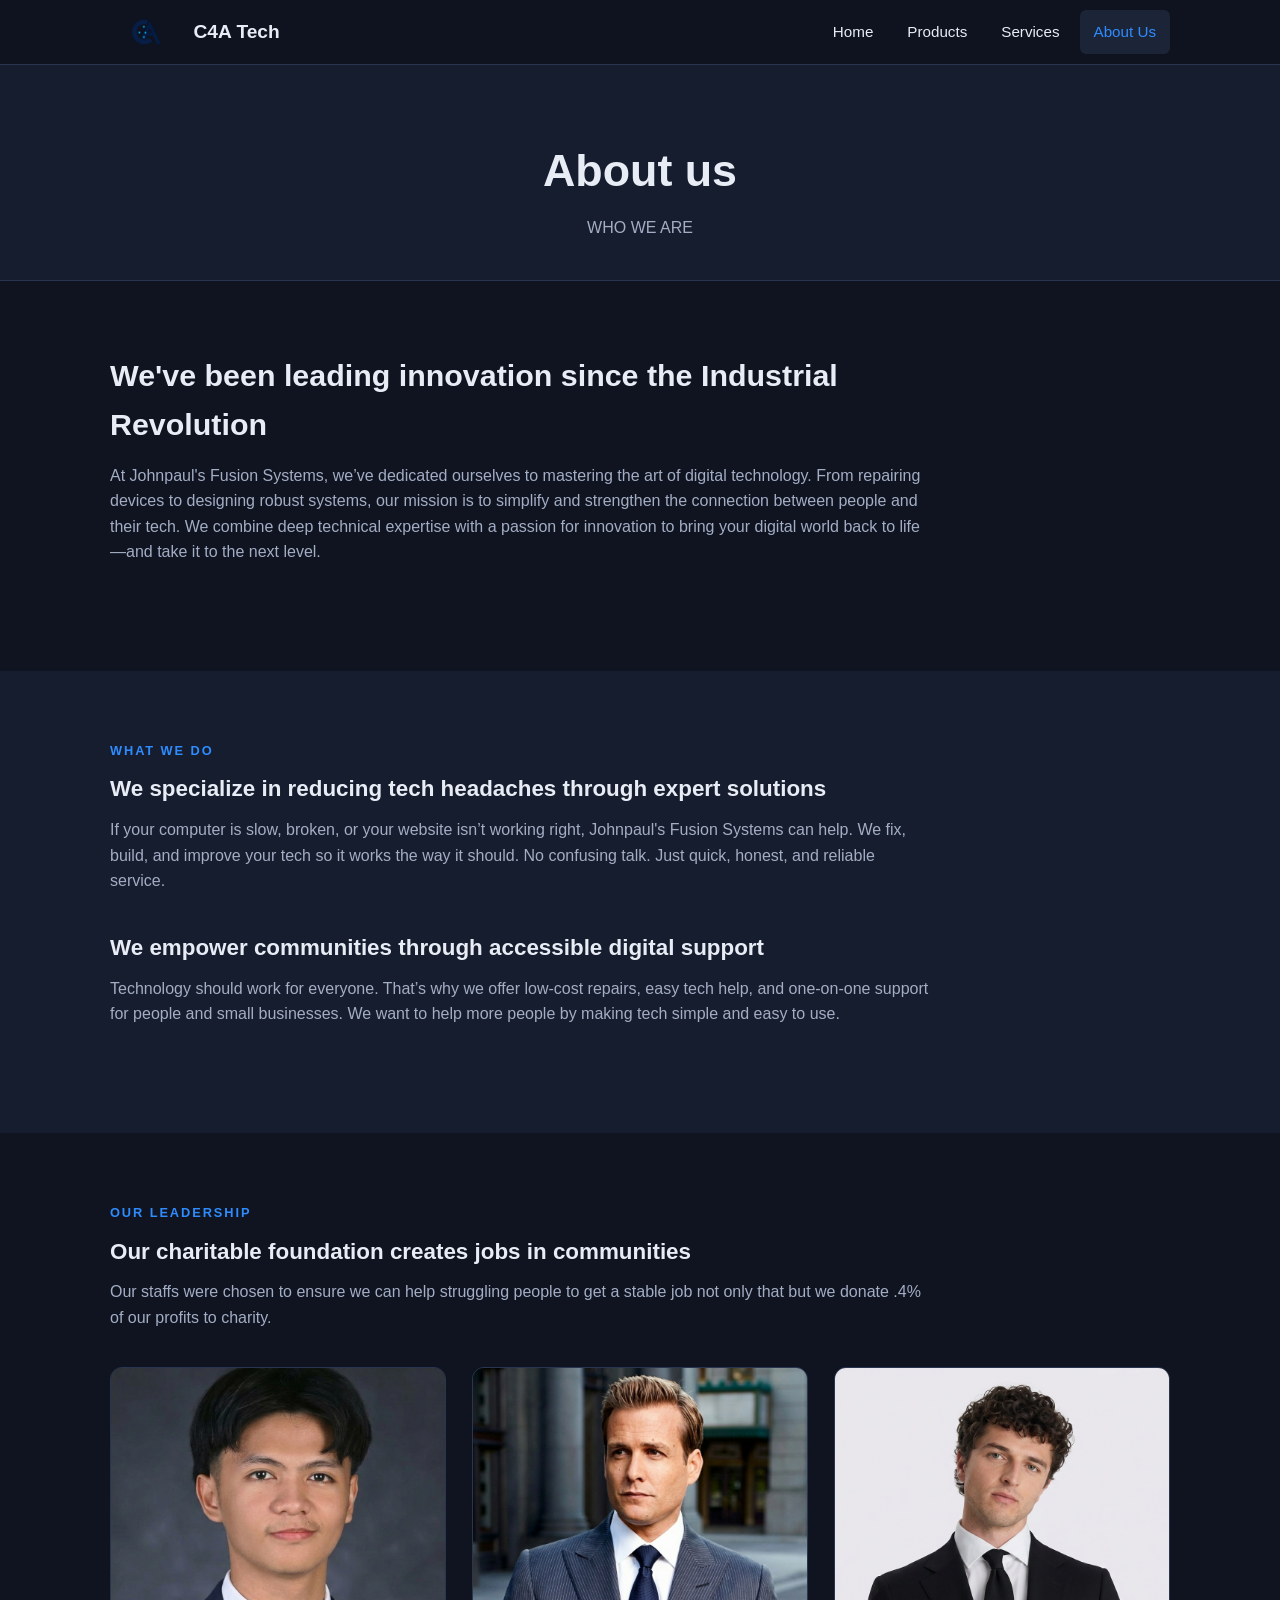
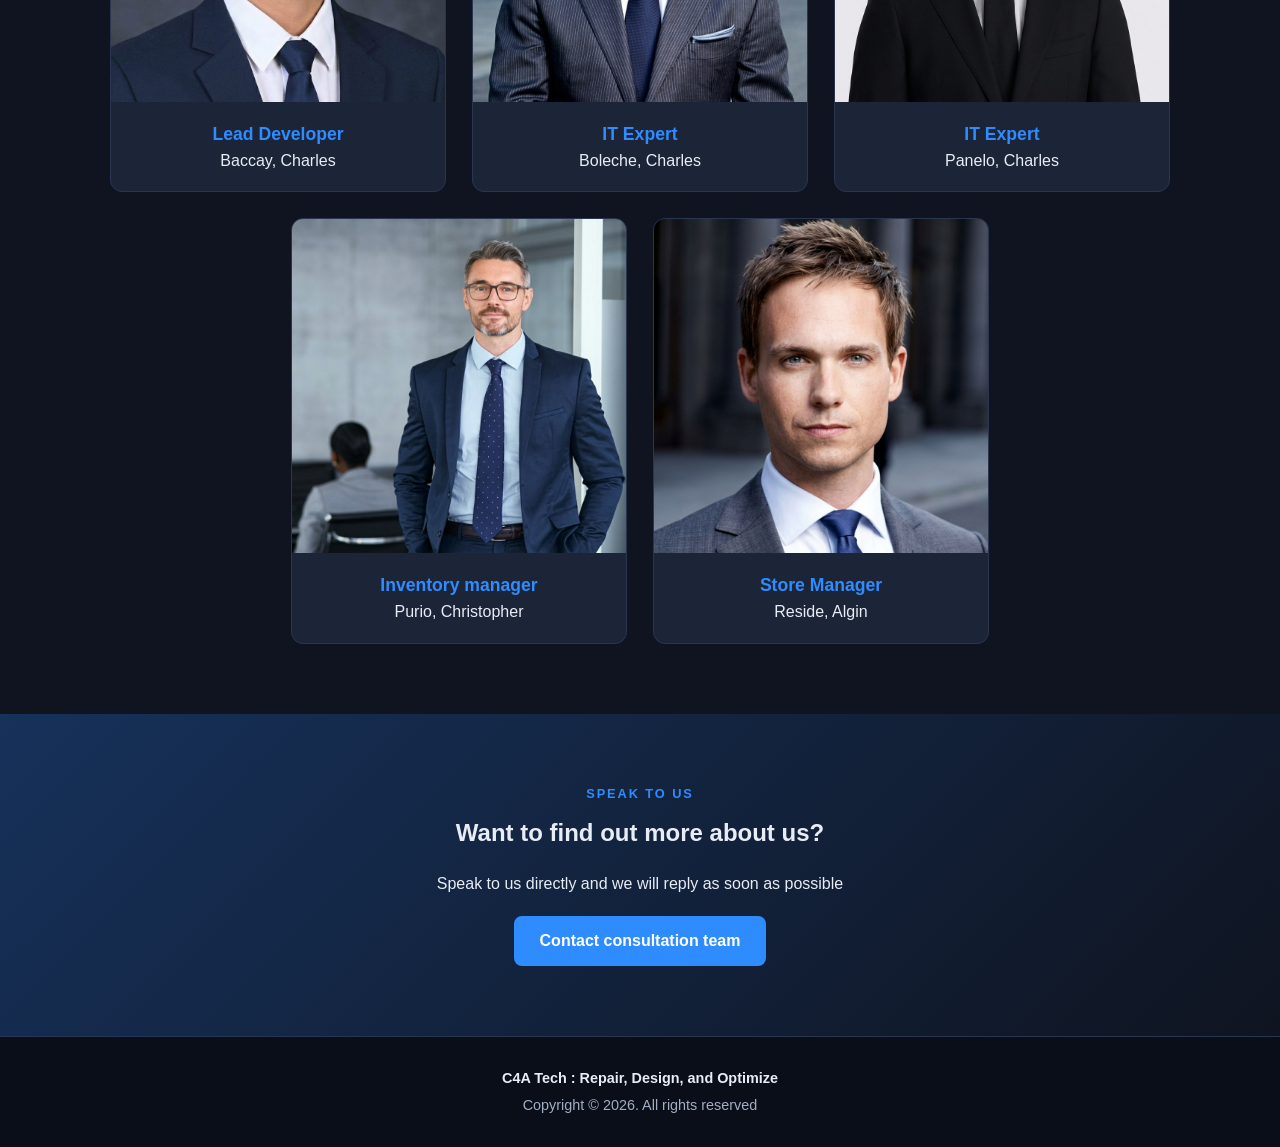
==== about-us.html @ 32de6fff "Add files via upload" ====
<!DOCTYPE html>
<html lang="en">
<head>
  <meta charset="UTF-8">
  <meta name="viewport" content="width=device-width, initial-scale=1">
  <title>C4A Tech - About Us</title>
  <meta name="description" content="WHO WE ARE">
  <link rel="stylesheet" href="styles.css">
</head>
<body>

  <!-- ================= HEADER ================= -->
  <header class="site-header">
    <div class="container header-inner">
      <a class="brand" href="index.html">
        <!-- IMAGE: C4A Tech logo (small, next to the site name) -->
        <img src="images/logo.png" alt="C4A Tech logo">
        <span>C4A Tech</span>
      </a>
      <nav>
        <ul class="nav-list">
          <li><a href="index.html">Home</a></li>
          <li><a href="products.html">Products</a></li>
          <li><a href="services.html">Services</a></li>
          <li class="has-dropdown">
            <a class="active" href="about-us.html">About Us</a>
            <ul class="dropdown">
              <li><a href="about-us.html">About Us</a></li>
              <li><a href="contacts.html">Contacts</a></li>
            </ul>
          </li>
        </ul>
      </nav>
    </div>
  </header>

  <main>
    <!-- ================= PAGE TITLE ================= -->
    <section class="page-title">
      <div class="container">
        <h1>About us</h1>
        <p>WHO WE ARE</p>
      </div>
    </section>

    <!-- ================= WHO WE ARE ================= -->
    <section class="section">
      <div class="container">
        <div class="about-block">
          <h2>We've been leading innovation since the Industrial Revolution</h2>
          <p>At Johnpaul's Fusion Systems, we’ve dedicated ourselves to mastering the art of digital technology. From repairing devices to designing robust systems, our mission is to simplify and strengthen the connection between people and their tech. We combine deep technical expertise with a passion for innovation to bring your digital world back to life—and take it to the next level.</p>
        </div>
      </div>
    </section>

    <!-- ================= WHAT WE DO ================= -->
    <section class="section alt">
      <div class="container">
        <span class="eyebrow">WHAT WE DO</span>

        <div class="about-block">
          <h3>We specialize in reducing tech headaches through expert solutions</h3>
          <p>If your computer is slow, broken, or your website isn’t working right, Johnpaul's Fusion Systems can help. We fix, build, and improve your tech so it works the way it should. No confusing talk. Just quick, honest, and reliable service.</p>
        </div>

        <div class="about-block">
          <h3>We empower communities through accessible digital support</h3>
          <p>Technology should work for everyone. That’s why we offer low-cost repairs, easy tech help, and one-on-one support for people and small businesses. We want to help more people by making tech simple and easy to use.</p>
        </div>
      </div>
    </section>

    <!-- ================= LEADERSHIP ================= -->
    <section class="section">
      <div class="container">
        <span class="eyebrow">OUR LEADERSHIP</span>

        <div class="about-block">
          <h3>Our charitable foundation creates jobs in communities</h3>
          <p>Our staffs were chosen to ensure we can help struggling people to get a stable job not only that but we donate .4% of our profits to charity.</p>
        </div>

        <div class="team-grid">

          <div class="team-card">
            <!-- IMAGE: Lead Developer photo (Baccay, Charles) -->
            <img src="images/andrew.jpg" alt="Charles Baccay, Lead Developer"> 
            <div class="info">
              <h3>Lead Developer</h3>
              <p>Baccay, Charles</p>
            </div>
          </div>

          <div class="team-card">
            <!-- IMAGE: IT Expert photo (Boleche, Charles) -->
            <img src="images/luiz.jpg" alt="Charles Boletche, IT Expert">
            <div class="info">
              <h3>IT Expert</h3>
              <p>Boleche, Charles</p>
            </div>
          </div>

          <div class="team-card">
            <!-- IMAGE: IT Expert photo (Panelo, Charles) -->
            <img src="images/algin.jpg" alt="Charles Panelo, IT Expert">
            <div class="info">
              <h3>IT Expert</h3>
              <p>Panelo, Charles</p>
            </div>
          </div>

          <!-- NEW CARD 4: change the title and name -->
          <div class="team-card">
            <!-- IMAGE: photo of person 4 -->
            <img src="images/christopher.jpg" alt="Christopher Purio, Inventory Manager">
            <div class="info">
              <h3>Inventory manager</h3>
              <p>Purio, Christopher</p>
            </div>
          </div>

          <!-- NEW CARD 5: change the title and name -->
          <div class="team-card">
            <!-- IMAGE: photo of person 5 -->
            <img src="images/panelo.jpg" alt="Algin Reside, Store Manager">
            <div class="info">
              <h3>Store Manager</h3>
              <p>Reside, Algin</p>
            </div>
          </div>

        </div>
      </div>
    </section>

    <!-- ================= CTA ================= -->
    <section class="cta">
      <div class="container">
        <span class="eyebrow">SPEAK TO US</span>
        <h2>Want to find out more about us?</h2>
        <p class="lead" style="margin:0 auto 20px;">Speak to us directly and we will reply as soon as possible</p>
        <a class="btn" href="contacts.html">Contact consultation team</a>
      </div>
    </section>
  </main>

  <!-- ================= FOOTER ================= -->
  <footer class="site-footer">
    <div class="container">
      <strong>C4A Tech : Repair, Design, and Optimize</strong>
      Copyright &copy; 2026. All rights reserved
    </div>
  </footer>

</body>
</html>
---- styles.css ----
/* ==========================================================
   C4A Tech - shared stylesheet (used by every page)
   ========================================================== */

:root {
  --bg: #0f1420;
  --bg-alt: #161d2e;
  --card: #1c2538;
  --text: #e8ecf5;
  --muted: #a3adc4;
  --accent: #2f8cff;
  --accent-dark: #1b6fd6;
  --border: #2a3550;
  --max-width: 1100px;
}

* {
  box-sizing: border-box;
  margin: 0;
  padding: 0;
}

html {
  scroll-behavior: smooth;
}

body {
  font-family: "Segoe UI", Roboto, Helvetica, Arial, sans-serif;
  background: var(--bg);
  color: var(--text);
  line-height: 1.6;
}

img {
  max-width: 100%;
  display: block;
}

a {
  color: var(--accent);
  text-decoration: none;
}

a:hover {
  text-decoration: underline;
}

.container {
  width: 100%;
  max-width: var(--max-width);
  margin: 0 auto;
  padding: 0 20px;
}

/* ---------- Header / navigation ---------- */

.site-header {
  position: sticky;
  top: 0;
  z-index: 100;
  background: rgba(15, 20, 32, 0.95);
  border-bottom: 1px solid var(--border);
  backdrop-filter: blur(6px);
}

.header-inner {
  display: flex;
  align-items: center;
  justify-content: space-between;
  min-height: 64px;
}

.brand {
  display: flex;
  align-items: center;
  gap: 10px;
  color: var(--text);
  font-weight: 700;
  font-size: 1.2rem;
}

.brand:hover {
  text-decoration: none;
}

.brand img {
  height: 40px;
  width: auto;
}

.nav-list {
  display: flex;
  list-style: none;
  gap: 6px;
}

.nav-list > li {
  position: relative;
}

.nav-list a {
  display: block;
  padding: 10px 14px;
  color: var(--text);
  border-radius: 6px;
  font-size: 0.95rem;
}

.nav-list a:hover,
.nav-list a.active {
  background: var(--card);
  color: var(--accent);
  text-decoration: none;
}

/* dropdown under "About Us" */
.dropdown {
  display: none;
  position: absolute;
  top: 100%;
  left: 0;
  min-width: 160px;
  list-style: none;
  background: var(--card);
  border: 1px solid var(--border);
  border-radius: 8px;
  padding: 6px;
}

.has-dropdown:hover .dropdown,
.has-dropdown:focus-within .dropdown {
  display: block;
}

/* ---------- Buttons ---------- */

.btn {
  display: inline-block;
  padding: 12px 26px;
  background: var(--accent);
  color: #fff;
  font-weight: 600;
  border-radius: 8px;
  border: none;
  cursor: pointer;
  transition: background 0.2s ease;
}

.btn:hover {
  background: var(--accent-dark);
  text-decoration: none;
}

.btn-outline {
  background: transparent;
  border: 2px solid var(--accent);
  color: var(--accent);
}

.btn-outline:hover {
  background: var(--accent);
  color: #fff;
}

/* ---------- Hero ---------- */

.hero {
  position: relative;
  padding: 110px 0;
  text-align: center;
  background: linear-gradient(135deg, #0f1420 0%, #16315a 100%);
     background-image: url("images/logotext.jpg");
     background-size: cover;
     background-position: center; */
}

.hero h1 {
  font-size: clamp(2rem, 5vw, 3.2rem);
  line-height: 1.2;
  margin-bottom: 18px;
}

.hero p {
  max-width: 680px;
  margin: 0 auto 28px;
  color: var(--muted);
  font-size: 1.1rem;
}

.page-title {
  padding: 70px 0 40px;
  text-align: center;
  background: var(--bg-alt);
  border-bottom: 1px solid var(--border);
}

.page-title h1 {
  font-size: clamp(2rem, 4vw, 2.8rem);
}

.page-title p {
  color: var(--muted);
  margin-top: 8px;
}

/* ---------- Sections ---------- */

.section {
  padding: 70px 0;
}

.section.alt {
  background: var(--bg-alt);
}

.section h2 {
  font-size: 1.9rem;
  margin-bottom: 14px;
}

.section .lead {
  color: var(--muted);
  max-width: 760px;
  margin-bottom: 30px;
}

.center {
  text-align: center;
}

.center .lead {
  margin-left: auto;
  margin-right: auto;
}

.eyebrow {
  display: block;
  color: var(--accent);
  font-size: 0.8rem;
  font-weight: 700;
  letter-spacing: 0.15em;
  text-transform: uppercase;
  margin-bottom: 10px;
}

/* ---------- Feature cards (home) ---------- */

.card-grid {
  display: grid;
  grid-template-columns: repeat(auto-fit, minmax(240px, 1fr));
  gap: 22px;
  margin-top: 30px;
}

.card {
  background: var(--card);
  border: 1px solid var(--border);
  border-radius: 12px;
  padding: 26px;
}

.card .num {
  color: var(--accent);
  font-weight: 800;
  font-size: 1.6rem;
}

.card h3 {
  margin: 6px 0 10px;
  font-size: 1.25rem;
}

.card p {
  color: var(--muted);
  margin-bottom: 14px;
}

/* ---------- Products ---------- */

.product-row {
  display: grid;
  grid-template-columns: 1fr 1fr;
  gap: 40px;
  align-items: center;
  padding: 36px 0;
  border-bottom: 1px solid var(--border);
}

.product-row:last-child {
  border-bottom: none;
}

.product-row.reverse .product-img {
  order: 2;
}

.product-img img,
.img-placeholder {
  width: 100%;
  border-radius: 12px;
  aspect-ratio: 4 / 3;
  object-fit: cover;
  background: var(--card);
  border: 1px dashed var(--border);
}

.product-info h3 {
  font-size: 1.6rem;
  margin-bottom: 12px;
}

.price-list {
  list-style: none;
}

.price-list li {
  padding: 8px 0;
  border-bottom: 1px solid var(--border);
  color: var(--muted);
}

.price-list li:last-child {
  border-bottom: none;
}

.warranty {
  text-align: center;
}

.warranty img {
  margin: 28px auto 0;
  border-radius: 12px;
  max-width: 560px;
}

/* ---------- Services ---------- */

.service-grid {
  display: grid;
  grid-template-columns: repeat(auto-fit, minmax(300px, 1fr));
  gap: 28px;
  margin-top: 30px;
}

.service-card {
  background: var(--card);
  border: 1px solid var(--border);
  border-radius: 12px;
  overflow: hidden;
}

.service-card img {
  width: 100%;
  aspect-ratio: 16 / 10;
  object-fit: cover;
}

.service-card .body {
  padding: 24px;
}

.service-card h3 {
  margin-bottom: 8px;
}

.service-card p {
  color: var(--muted);
}

.price-tag {
  display: inline-block;
  margin-top: 14px;
  font-weight: 700;
  color: var(--accent);
  font-size: 1.1rem;
}

/* ---------- About ---------- */

.about-block {
  max-width: 820px;
  margin-bottom: 36px;
}

.about-block h3 {
  font-size: 1.4rem;
  margin-bottom: 10px;
}

.about-block p {
  color: var(--muted);
}

.team-grid {
  display: flex;
  flex-wrap: wrap;
  justify-content: center; /* centers the last row (the 2 cards at the bottom) */
  gap: 26px;
  margin-top: 30px;
}

/* 3 cards per row: (100% - 2 gaps) / 3 */
.team-grid .team-card {
  flex: 0 0 calc((100% - 52px) / 3);
}

@media (max-width: 800px) {
  .team-grid .team-card {
    flex: 0 0 calc((100% - 26px) / 2);
  }
}

@media (max-width: 500px) {
  .team-grid .team-card {
    flex: 0 0 100%;
  }
}

.team-card {
  background: var(--card);
  border: 1px solid var(--border);
  border-radius: 12px;
  overflow: hidden;
  text-align: center;
}

.team-card img {
  width: 100%;
  aspect-ratio: 1 / 1;
  object-fit: cover;
}

.team-card .info {
  padding: 18px;
}

.team-card h3 {
  font-size: 1.1rem;
  color: var(--accent);
}

/* ---------- Contacts ---------- */

.contact-grid {
  display: grid;
  grid-template-columns: 1fr 1fr;
  gap: 40px;
}

.contact-grid h2 {
  margin-bottom: 12px;
}

.contact-grid p {
  color: var(--muted);
}

.photo-row {
  display: grid;
  grid-template-columns: repeat(auto-fit, minmax(280px, 1fr));
  gap: 24px;
  margin-top: 40px;
}

.photo-row img {
  width: 100%;
  border-radius: 12px;
  aspect-ratio: 4 / 3;
  object-fit: cover;
}

/* ---------- CTA band ---------- */

.cta {
  text-align: center;
  padding: 70px 0;
  background: linear-gradient(135deg, #16315a 0%, #0f1420 100%);
}

.cta h2 {
  margin-bottom: 18px;
}

/* ---------- Footer ---------- */

.site-footer {
  background: #0a0e18;
  border-top: 1px solid var(--border);
  padding: 30px 0;
  text-align: center;
  color: var(--muted);
  font-size: 0.9rem;
}

.site-footer strong {
  display: block;
  color: var(--text);
  margin-bottom: 4px;
}

/* ==========================================================
   PARALLAX BACKGROUNDS (photo stays still while page scrolls)
   Add class "parallax" to any section, plus one "bg-..." class below.
   ========================================================== */

.parallax {
  position: relative;
  background-color: #16315a;          /* shown if the photo is missing */
  background-size: cover;
  background-position: center;
  background-repeat: no-repeat;
  background-attachment: fixed;       /* this line makes the scroll effect */
}

/* dark layer on top of the photo so the text stays readable */
.parallax::before {
  content: "";
  position: absolute;
  inset: 0;
  background: rgba(10, 14, 24, 0.6);
}

.parallax > .container {
  position: relative;                 /* keeps text above the dark layer */
}

/* ----- PUT YOUR PHOTOS HERE (change the file names) ----- */
.bg-products-hero  { background-image: url("images/Pc.jpg"); }
.bg-products-secure { background-image: url("images/productsecure.jpg"); }
.bg-products-cta   { background-image: url("images/productcta.jpg"); }
.bg-services-hero  { background-image: url("images/services.jpg"); }
.bg-services-cta   { background-image: url("images/servicecta.jpg"); }


/* big banner at the top of Products / Services */
.page-title.parallax {
  padding: 130px 0;
  border-bottom: none;
}

.page-title .hero-sub {
  font-size: 1.3rem;
  font-weight: 600;
  color: var(--accent);
  margin-top: 10px;
}

.page-title .hero-text {
  max-width: 760px;
  margin: 18px auto 0;
  color: var(--text);
  font-size: 1.1rem;
}

.warranty.parallax,
.parallax .lead {
  color: var(--text);
}

.warranty.parallax {
  padding: 110px 0;
}

/* phones/tablets can't do fixed backgrounds, so use a normal one there */
@media (hover: none) {
  .parallax {
    background-attachment: scroll;
  }
}

/* ---------- Responsive ---------- */

@media (max-width: 800px) {
  .header-inner {
    flex-direction: column;
    padding: 10px 0;
  }

  .nav-list {
    flex-wrap: wrap;
    justify-content: center;
  }

  .product-row,
  .contact-grid {
    grid-template-columns: 1fr;
  }

  .product-row.reverse .product-img {
    order: 0;
  }

  .hero {
    padding: 70px 0;
  }
}
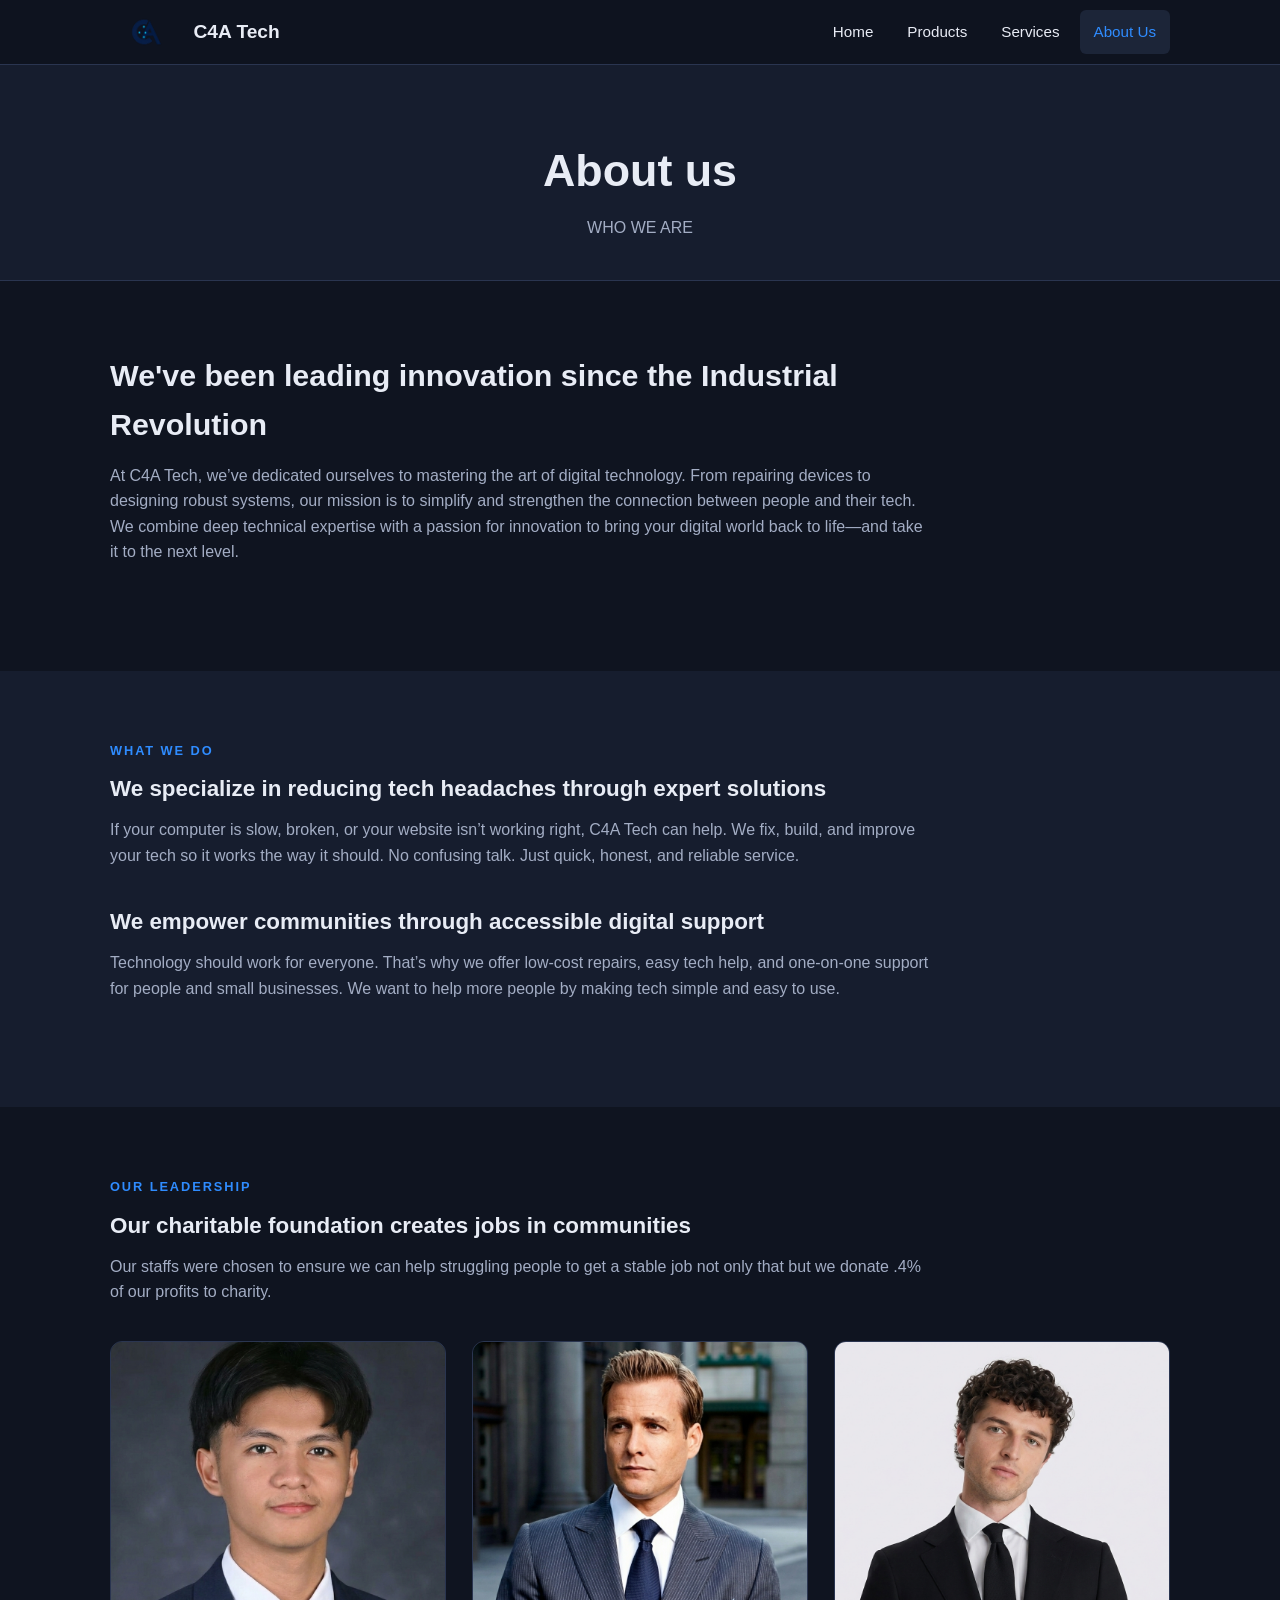
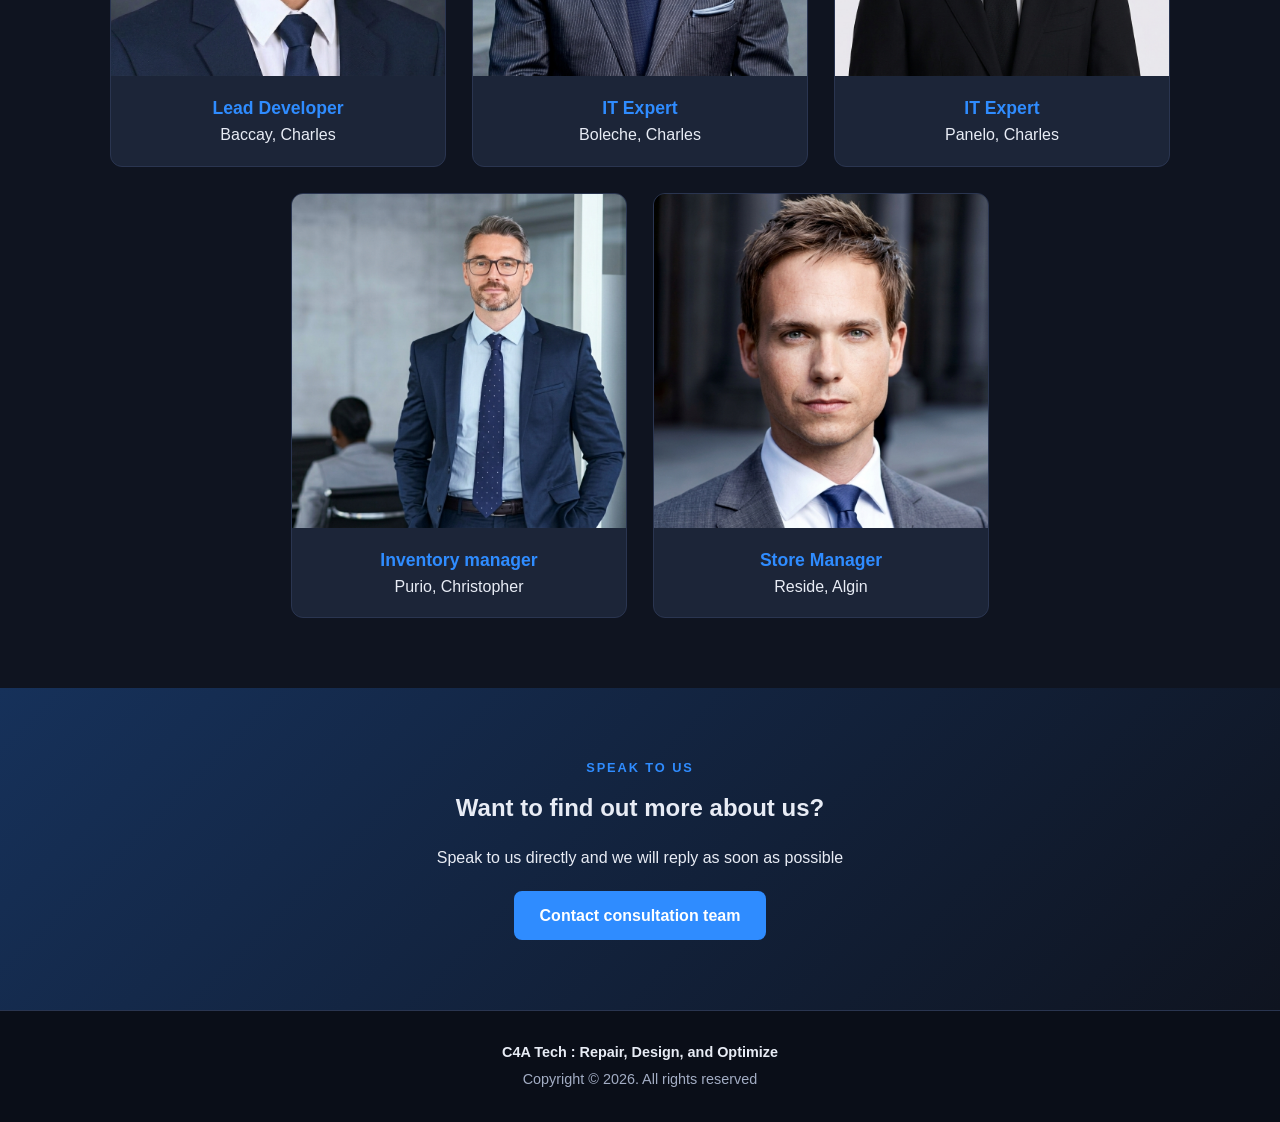
==== commit 328eccf2: "Update about-us.html" ====
--- a/about-us.html
+++ b/about-us.html
@@ -5,6 +5,7 @@
   <meta name="viewport" content="width=device-width, initial-scale=1">
   <title>C4A Tech - About Us</title>
   <meta name="description" content="WHO WE ARE">
+  <link rel="icon" type="image/png" href="images/logo.png">
   <link rel="stylesheet" href="styles.css">
 </head>
 <body>
@@ -48,7 +49,7 @@
       <div class="container">
         <div class="about-block">
           <h2>We've been leading innovation since the Industrial Revolution</h2>
-          <p>At Johnpaul's Fusion Systems, we’ve dedicated ourselves to mastering the art of digital technology. From repairing devices to designing robust systems, our mission is to simplify and strengthen the connection between people and their tech. We combine deep technical expertise with a passion for innovation to bring your digital world back to life—and take it to the next level.</p>
+          <p>At C4A Tech, we’ve dedicated ourselves to mastering the art of digital technology. From repairing devices to designing robust systems, our mission is to simplify and strengthen the connection between people and their tech. We combine deep technical expertise with a passion for innovation to bring your digital world back to life—and take it to the next level.</p>
         </div>
       </div>
     </section>
@@ -60,7 +61,7 @@
 
         <div class="about-block">
           <h3>We specialize in reducing tech headaches through expert solutions</h3>
-          <p>If your computer is slow, broken, or your website isn’t working right, Johnpaul's Fusion Systems can help. We fix, build, and improve your tech so it works the way it should. No confusing talk. Just quick, honest, and reliable service.</p>
+          <p>If your computer is slow, broken, or your website isn’t working right, C4A Tech can help. We fix, build, and improve your tech so it works the way it should. No confusing talk. Just quick, honest, and reliable service.</p>
         </div>
 
         <div class="about-block">
--- a/styles.css
+++ b/styles.css
@@ -500,7 +500,6 @@
 
 /* ==========================================================
    PARALLAX BACKGROUNDS (photo stays still while page scrolls)
-   Add class "parallax" to any section, plus one "bg-..." class below.
    ========================================================== */
 
 .parallax {
@@ -524,12 +523,13 @@
   position: relative;                 /* keeps text above the dark layer */
 }
 
-/* ----- PUT YOUR PHOTOS HERE (change the file names) ----- */
+
 .bg-products-hero  { background-image: url("images/Pc.jpg"); }
 .bg-products-secure { background-image: url("images/productsecure.jpg"); }
 .bg-products-cta   { background-image: url("images/productcta.jpg"); }
 .bg-services-hero  { background-image: url("images/services.jpg"); }
 .bg-services-cta   { background-image: url("images/servicecta.jpg"); }
+.bg-home-hero      { background-image: url("images/logotext.jpg"); }
 
 
 /* big banner at the top of Products / Services */
@@ -561,7 +561,7 @@
   padding: 110px 0;
 }
 
-/* phones/tablets can't do fixed backgrounds, so use a normal one there */
+
 @media (hover: none) {
   .parallax {
     background-attachment: scroll;
